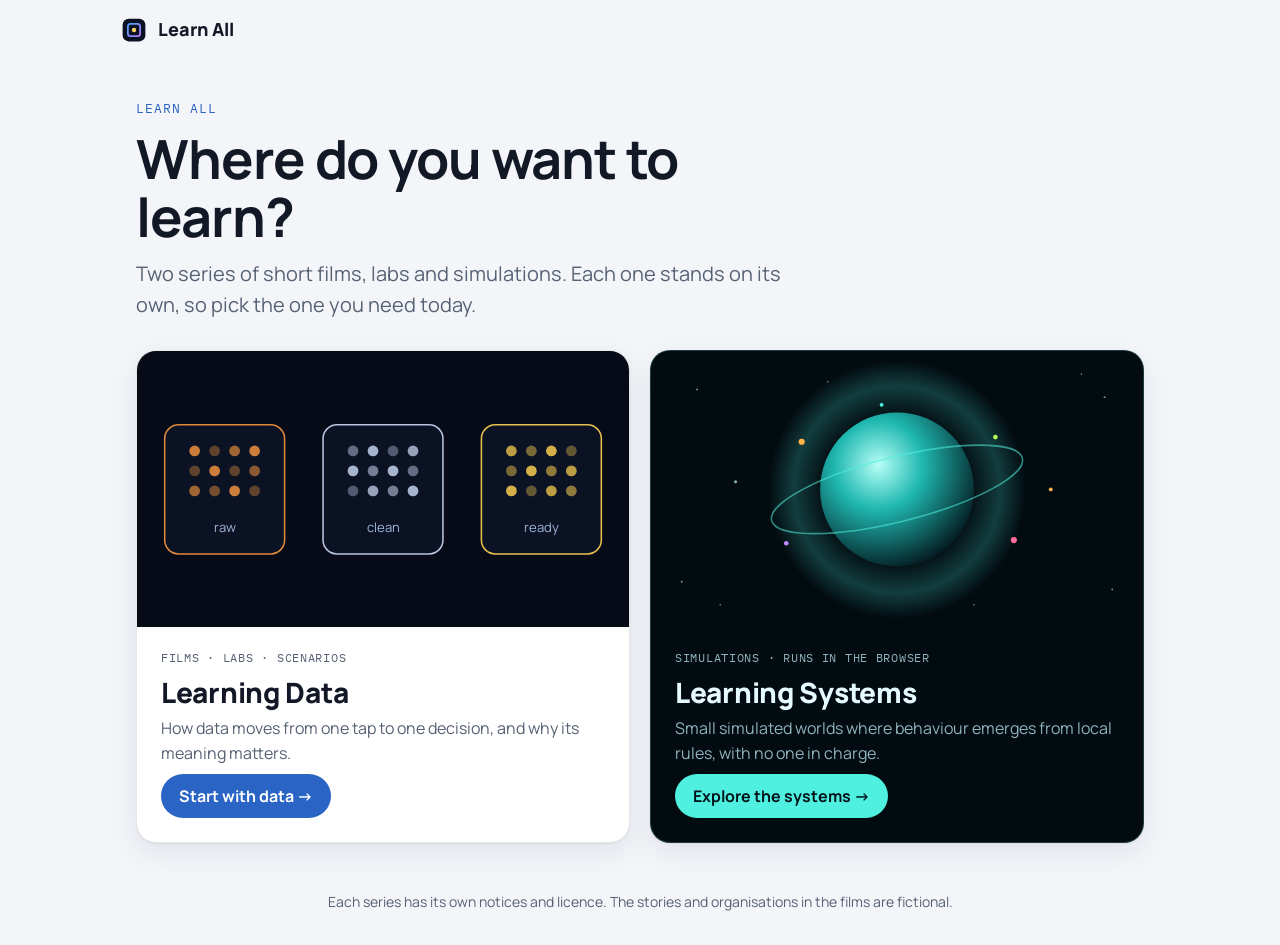
==== site/index.html @ e5b64b1c "Add the Learn All landing page A one-page start for the two series, Learning Data and Learning Syste" ====
<!doctype html>
<html lang="en">
<head>
<meta charset="utf-8">
<meta name="viewport" content="width=device-width, initial-scale=1, viewport-fit=cover">
<title>Learn All · Where do you want to learn?</title>
<meta name="description" content="Two series of short films, labs and simulations. Learning Data shows how data moves and keeps its meaning. Learning Systems shows how living systems organise themselves.">
<meta property="og:title" content="Learn All"><meta property="og:description" content="Pick a path: Learning Data or Learning Systems.">
<link rel="icon" href="assets/favicon.svg" type="image/svg+xml">
<link rel="preconnect" href="https://fonts.googleapis.com"><link rel="preconnect" href="https://fonts.gstatic.com" crossorigin>
<link href="https://fonts.googleapis.com/css2?family=Manrope:wght@500;600;700;800&family=IBM+Plex+Mono:wght@500&display=swap" rel="stylesheet">
<style>
/* Colours come from the two series: Learning Data's blue on light or dark panels,
   and Learning Systems' deep sea with a teal glow. */
:root{--bg:#f3f5f9;--fg:#121826;--muted:#566174;--card:#fff;--line:rgba(15,25,45,.1);--accent:#2a64c4;--on-accent:#fff;--stage:#070b17;
  --shadow:0 1px 2px rgba(15,25,45,.06),0 10px 30px rgba(15,25,45,.08);--mono:"IBM Plex Mono",Menlo,Consolas,monospace;color-scheme:light dark}
@media (prefers-color-scheme:dark){:root:not([data-theme="light"]){--bg:#060910;--fg:#eef3fb;--muted:#9aa6b8;--card:#0e1422;--line:rgba(255,255,255,.1);--accent:#6aa8ff;--on-accent:#06101f;
  --shadow:0 1px 2px rgba(0,0,0,.3),0 10px 30px rgba(0,0,0,.35)}}
:root[data-theme="dark"]{--bg:#060910;--fg:#eef3fb;--muted:#9aa6b8;--card:#0e1422;--line:rgba(255,255,255,.1);--accent:#6aa8ff;--on-accent:#06101f;
  --shadow:0 1px 2px rgba(0,0,0,.3),0 10px 30px rgba(0,0,0,.35)}
*{box-sizing:border-box}
body{margin:0;min-height:100vh;display:flex;flex-direction:column;background:var(--bg);color:var(--fg);font-family:Manrope,system-ui,-apple-system,"Segoe UI",sans-serif;line-height:1.55;overflow-x:hidden}
.top{padding:16px}
.top-in{max-width:1040px;margin:0 auto}
.brand{display:inline-flex;align-items:center;gap:10px;font-size:18px;font-weight:800;color:var(--fg);text-decoration:none}
.brand img{width:28px;height:28px}
.brand:focus-visible{outline:3px solid var(--accent);outline-offset:4px;border-radius:6px}
main{flex:1;width:100%;max-width:1040px;margin:0 auto;padding:12px 16px 40px}
.hero{padding:20px 0 30px}
.eyebrow{margin:0 0 10px;font-family:var(--mono);font-size:13px;letter-spacing:.08em;text-transform:uppercase;color:var(--accent)}
h1{margin:0 0 12px;font-size:clamp(30px,5.5vw,54px);line-height:1.08;letter-spacing:-.02em;max-width:18ch}
.lead{margin:0;max-width:56ch;font-size:clamp(17px,2vw,20px);color:var(--muted)}
.paths{display:grid;grid-template-columns:repeat(auto-fit,minmax(min(100%,420px),1fr));gap:20px}
.path{display:flex;flex-direction:column;overflow:hidden;border-radius:20px;border:1px solid var(--line);background:var(--card);box-shadow:var(--shadow);color:var(--fg);text-decoration:none;transition:transform .2s,box-shadow .2s,border-color .2s}
.path:hover{transform:translateY(-3px);border-color:var(--accent);box-shadow:0 18px 44px rgba(0,0,0,.22)}
.path:focus-visible{outline:3px solid var(--accent);outline-offset:4px}
.art{display:block;aspect-ratio:16/9;background:var(--stage)}
.art svg{display:block;width:100%;height:100%}
.body{display:flex;flex:1;flex-direction:column;align-items:flex-start;gap:8px;padding:22px 24px 24px}
.tag{font-family:var(--mono);font-size:12px;letter-spacing:.06em;text-transform:uppercase;color:var(--muted)}
.name{font-size:28px;font-weight:800;letter-spacing:-.01em;line-height:1.15}
.desc{font-size:16px;color:var(--muted)}
.go{display:inline-flex;margin-top:auto;padding:10px 18px;border-radius:999px;background:var(--accent);color:var(--on-accent);font-weight:700}
.systems{background:#020b10;color:#e6fbff;border-color:rgba(120,230,240,.22)}
.systems .art{background:#020b10}
.systems .tag,.systems .desc{color:#8fb3bd}
.systems .go{background:#4ff0e0;color:#02131a}
.systems:hover{border-color:#4ff0e0}
.systems:focus-visible{outline-color:#4ff0e0}
.halo{animation:breathe 6s ease-in-out infinite}
.flow{stroke-dasharray:10 12;animation:flow 2.4s linear infinite}
@keyframes breathe{50%{opacity:.45}}
@keyframes flow{to{stroke-dashoffset:-44}}
@media (prefers-reduced-motion:reduce){.path,.path:hover{transition:none;transform:none}.halo,.flow{animation:none}}
footer{padding:8px 16px 32px;text-align:center;font-size:14px;color:var(--muted)}
footer p{max-width:70ch;margin:0 auto}
</style>
</head>
<body>
<header class="top"><div class="top-in"><a class="brand" href="./"><img src="assets/favicon.svg" alt="" width="28" height="28"><span>Learn All</span></a></div></header>
<main>
<section class="hero">
<p class="eyebrow">Learn All</p>
<h1>Where do you want to learn?</h1>
<p class="lead">Two series of short films, labs and simulations. Each one stands on its own, so pick the one you need today.</p>
</section>
<nav class="paths" aria-label="Choose a series">
<a class="path data" href="https://data.learn-all.org/">
<span class="art" aria-hidden="true">
<svg viewBox="0 0 640 360">
<defs>
<linearGradient id="dflow" x1="0" x2="1" y1="0" y2="0"><stop offset="0" stop-color="#e0893b"/><stop offset=".5" stop-color="#8fb0ff"/><stop offset="1" stop-color="#e8c04b"/></linearGradient>
<filter id="dglow" x="-20%" y="-50%" width="140%" height="200%"><feGaussianBlur stdDeviation="3" result="b"/><feMerge><feMergeNode in="b"/><feMergeNode in="SourceGraphic"/></feMerge></filter>
</defs>
<rect x="36" y="96" width="156" height="168" rx="18" fill="#0b1224" stroke="#e0893b" stroke-width="2"/>
<rect x="242" y="96" width="156" height="168" rx="18" fill="#0b1224" stroke="#b9c6e0" stroke-width="2"/>
<rect x="448" y="96" width="156" height="168" rx="18" fill="#0b1224" stroke="#e8c04b" stroke-width="2"/>
<path class="flow" d="M192 180H242M398 180H448" fill="none" stroke="url(#dflow)" stroke-width="3" filter="url(#dglow)"/>
<g fill="#e0893b">
<circle cx="75" cy="130" r="7" opacity=".9"/><circle cx="101" cy="130" r="7" opacity=".4"/><circle cx="127" cy="130" r="7" opacity=".7"/><circle cx="153" cy="130" r="7" opacity=".9"/>
<circle cx="75" cy="156" r="7" opacity=".4"/><circle cx="101" cy="156" r="7" opacity=".9"/><circle cx="127" cy="156" r="7" opacity=".4"/><circle cx="153" cy="156" r="7" opacity=".6"/>
<circle cx="75" cy="182" r="7" opacity=".7"/><circle cx="101" cy="182" r="7" opacity=".5"/><circle cx="127" cy="182" r="7" opacity=".9"/><circle cx="153" cy="182" r="7" opacity=".4"/>
</g>
<g fill="#b9c6e0">
<circle cx="281" cy="130" r="7" opacity=".5"/><circle cx="307" cy="130" r="7" opacity=".9"/><circle cx="333" cy="130" r="7" opacity=".4"/><circle cx="359" cy="130" r="7" opacity=".8"/>
<circle cx="281" cy="156" r="7" opacity=".9"/><circle cx="307" cy="156" r="7" opacity=".6"/><circle cx="333" cy="156" r="7" opacity=".9"/><circle cx="359" cy="156" r="7" opacity=".5"/>
<circle cx="281" cy="182" r="7" opacity=".4"/><circle cx="307" cy="182" r="7" opacity=".8"/><circle cx="333" cy="182" r="7" opacity=".6"/><circle cx="359" cy="182" r="7" opacity=".9"/>
</g>
<g fill="#e8c04b">
<circle cx="487" cy="130" r="7" opacity=".8"/><circle cx="513" cy="130" r="7" opacity=".5"/><circle cx="539" cy="130" r="7" opacity=".9"/><circle cx="565" cy="130" r="7" opacity=".4"/>
<circle cx="487" cy="156" r="7" opacity=".5"/><circle cx="513" cy="156" r="7" opacity=".9"/><circle cx="539" cy="156" r="7" opacity=".6"/><circle cx="565" cy="156" r="7" opacity=".8"/>
<circle cx="487" cy="182" r="7" opacity=".9"/><circle cx="513" cy="182" r="7" opacity=".4"/><circle cx="539" cy="182" r="7" opacity=".8"/><circle cx="565" cy="182" r="7" opacity=".6"/>
</g>
<g fill="#9fb4d6" font-family="Manrope,sans-serif" font-size="17" text-anchor="middle">
<text x="114" y="236">raw</text><text x="320" y="236">clean</text><text x="526" y="236">ready</text>
</g>
</svg>
</span>
<span class="body">
<span class="tag">Films · Labs · Scenarios</span>
<strong class="name">Learning Data</strong>
<span class="desc">How data moves from one tap to one decision, and why its meaning matters.</span>
<span class="go">Start with data →</span>
</span>
</a>
<a class="path systems" href="https://systems.learn-all.org/">
<span class="art" aria-hidden="true">
<svg viewBox="0 0 640 360">
<defs>
<radialGradient id="sphere" cx=".38" cy=".34" r=".72"><stop offset="0" stop-color="#b6fff7"/><stop offset=".4" stop-color="#1fb8b0"/><stop offset="1" stop-color="#03141b"/></radialGradient>
<radialGradient id="halo"><stop offset=".55" stop-color="#4ff0e0" stop-opacity="0"/><stop offset=".8" stop-color="#4ff0e0" stop-opacity=".22"/><stop offset="1" stop-color="#4ff0e0" stop-opacity="0"/></radialGradient>
</defs>
<g fill="#e6fbff" opacity=".6">
<circle cx="60" cy="50" r="1.2"/><circle cx="590" cy="60" r="1.2"/><circle cx="40" cy="300" r="1.2"/><circle cx="600" cy="310" r="1.2"/><circle cx="560" cy="30" r="1"/><circle cx="90" cy="330" r="1"/><circle cx="230" cy="40" r="1"/><circle cx="420" cy="330" r="1"/>
</g>
<circle class="halo" cx="320" cy="180" r="168" fill="url(#halo)"/>
<circle cx="320" cy="180" r="100" fill="url(#sphere)"/>
<ellipse cx="320" cy="180" rx="168" ry="42" transform="rotate(-14 320 180)" fill="none" stroke="#4ff0e0" stroke-opacity=".55" stroke-width="2"/>
<circle cx="196" cy="118" r="4" fill="#ffb547"/><circle cx="448" cy="112" r="3" fill="#b4ff5a"/><circle cx="472" cy="246" r="4" fill="#ff6b9a"/><circle cx="176" cy="250" r="3" fill="#c08bff"/><circle cx="300" cy="70" r="2.5" fill="#4ff0e0"/><circle cx="520" cy="180" r="2.5" fill="#ffb547"/><circle cx="110" cy="170" r="2" fill="#8fb3bd"/>
</svg>
</span>
<span class="body">
<span class="tag">Simulations · Runs in the browser</span>
<strong class="name">Learning Systems</strong>
<span class="desc">Small simulated worlds where behaviour emerges from local rules, with no one in charge.</span>
<span class="go">Explore the systems →</span>
</span>
</a>
</nav>
</main>
<footer><p>Each series has its own notices and licence. The stories and organisations in the films are fictional.</p></footer>
</body>
</html>
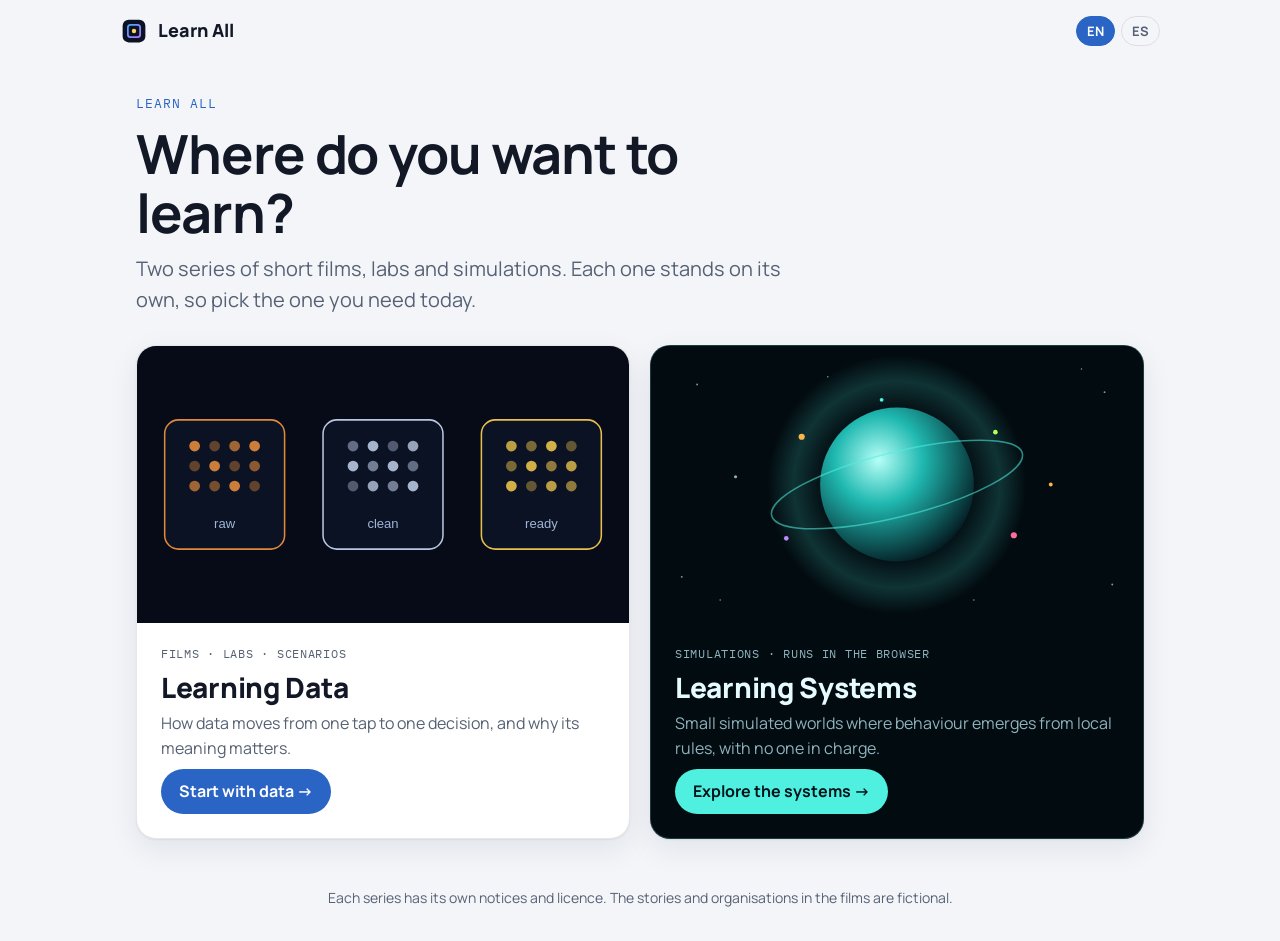
==== commit 1263cfb1: "Add the big-screen note and the Spanish landing page Phones see a note that a big screen gives a bet" ====
--- a/site/index.html
+++ b/site/index.html
@@ -6,96 +6,27 @@
 <title>Learn All · Where do you want to learn?</title>
 <meta name="description" content="Two series of short films, labs and simulations. Learning Data shows how data moves and keeps its meaning. Learning Systems shows how living systems organise themselves.">
 <meta property="og:title" content="Learn All"><meta property="og:description" content="Pick a path: Learning Data or Learning Systems.">
+<link rel="alternate" hreflang="en" href="https://learn-all.org/"><link rel="alternate" hreflang="es" href="https://learn-all.org/es/">
 <link rel="icon" href="assets/favicon.svg" type="image/svg+xml">
 <link rel="preconnect" href="https://fonts.googleapis.com"><link rel="preconnect" href="https://fonts.gstatic.com" crossorigin>
 <link href="https://fonts.googleapis.com/css2?family=Manrope:wght@500;600;700;800&family=IBM+Plex+Mono:wght@500&display=swap" rel="stylesheet">
-<style>
-/* Colours come from the two series: Learning Data's blue on light or dark panels,
-   and Learning Systems' deep sea with a teal glow. */
-:root{--bg:#f3f5f9;--fg:#121826;--muted:#566174;--card:#fff;--line:rgba(15,25,45,.1);--accent:#2a64c4;--on-accent:#fff;--stage:#070b17;
-  --shadow:0 1px 2px rgba(15,25,45,.06),0 10px 30px rgba(15,25,45,.08);--mono:"IBM Plex Mono",Menlo,Consolas,monospace;color-scheme:light dark}
-@media (prefers-color-scheme:dark){:root:not([data-theme="light"]){--bg:#060910;--fg:#eef3fb;--muted:#9aa6b8;--card:#0e1422;--line:rgba(255,255,255,.1);--accent:#6aa8ff;--on-accent:#06101f;
-  --shadow:0 1px 2px rgba(0,0,0,.3),0 10px 30px rgba(0,0,0,.35)}}
-:root[data-theme="dark"]{--bg:#060910;--fg:#eef3fb;--muted:#9aa6b8;--card:#0e1422;--line:rgba(255,255,255,.1);--accent:#6aa8ff;--on-accent:#06101f;
-  --shadow:0 1px 2px rgba(0,0,0,.3),0 10px 30px rgba(0,0,0,.35)}
-*{box-sizing:border-box}
-body{margin:0;min-height:100vh;display:flex;flex-direction:column;background:var(--bg);color:var(--fg);font-family:Manrope,system-ui,-apple-system,"Segoe UI",sans-serif;line-height:1.55;overflow-x:hidden}
-.top{padding:16px}
-.top-in{max-width:1040px;margin:0 auto}
-.brand{display:inline-flex;align-items:center;gap:10px;font-size:18px;font-weight:800;color:var(--fg);text-decoration:none}
-.brand img{width:28px;height:28px}
-.brand:focus-visible{outline:3px solid var(--accent);outline-offset:4px;border-radius:6px}
-main{flex:1;width:100%;max-width:1040px;margin:0 auto;padding:12px 16px 40px}
-.hero{padding:20px 0 30px}
-.eyebrow{margin:0 0 10px;font-family:var(--mono);font-size:13px;letter-spacing:.08em;text-transform:uppercase;color:var(--accent)}
-h1{margin:0 0 12px;font-size:clamp(30px,5.5vw,54px);line-height:1.08;letter-spacing:-.02em;max-width:18ch}
-.lead{margin:0;max-width:56ch;font-size:clamp(17px,2vw,20px);color:var(--muted)}
-.paths{display:grid;grid-template-columns:repeat(auto-fit,minmax(min(100%,420px),1fr));gap:20px}
-.path{display:flex;flex-direction:column;overflow:hidden;border-radius:20px;border:1px solid var(--line);background:var(--card);box-shadow:var(--shadow);color:var(--fg);text-decoration:none;transition:transform .2s,box-shadow .2s,border-color .2s}
-.path:hover{transform:translateY(-3px);border-color:var(--accent);box-shadow:0 18px 44px rgba(0,0,0,.22)}
-.path:focus-visible{outline:3px solid var(--accent);outline-offset:4px}
-.art{display:block;aspect-ratio:16/9;background:var(--stage)}
-.art svg{display:block;width:100%;height:100%}
-.body{display:flex;flex:1;flex-direction:column;align-items:flex-start;gap:8px;padding:22px 24px 24px}
-.tag{font-family:var(--mono);font-size:12px;letter-spacing:.06em;text-transform:uppercase;color:var(--muted)}
-.name{font-size:28px;font-weight:800;letter-spacing:-.01em;line-height:1.15}
-.desc{font-size:16px;color:var(--muted)}
-.go{display:inline-flex;margin-top:auto;padding:10px 18px;border-radius:999px;background:var(--accent);color:var(--on-accent);font-weight:700}
-.systems{background:#020b10;color:#e6fbff;border-color:rgba(120,230,240,.22)}
-.systems .art{background:#020b10}
-.systems .tag,.systems .desc{color:#8fb3bd}
-.systems .go{background:#4ff0e0;color:#02131a}
-.systems:hover{border-color:#4ff0e0}
-.systems:focus-visible{outline-color:#4ff0e0}
-.halo{animation:breathe 6s ease-in-out infinite}
-.flow{stroke-dasharray:10 12;animation:flow 2.4s linear infinite}
-@keyframes breathe{50%{opacity:.45}}
-@keyframes flow{to{stroke-dashoffset:-44}}
-@media (prefers-reduced-motion:reduce){.path,.path:hover{transition:none;transform:none}.halo,.flow{animation:none}}
-footer{padding:8px 16px 32px;text-align:center;font-size:14px;color:var(--muted)}
-footer p{max-width:70ch;margin:0 auto}
-</style>
+<link rel="stylesheet" href="assets/portal.css">
 </head>
 <body>
-<header class="top"><div class="top-in"><a class="brand" href="./"><img src="assets/favicon.svg" alt="" width="28" height="28"><span>Learn All</span></a></div></header>
+<header class="top"><div class="top-in"><a class="brand" href="./"><img src="assets/favicon.svg" alt="" width="28" height="28"><span>Learn All</span></a><span class="lang" role="group" aria-label="Language"><a href="./" aria-current="true" lang="en" hreflang="en">EN</a><a href="es/" lang="es" hreflang="es">ES</a></span></div></header>
 <main>
+<aside class="big-screen" aria-label="Tip" data-big-screen>
+<p>For a better experience, use a big screen. On a phone, some interactive parts may be hidden.</p>
+<button type="button">Got it</button>
+</aside>
 <section class="hero">
 <p class="eyebrow">Learn All</p>
-<h1>Where do you want to learn?</h1>
+<h1 tabindex="-1">Where do you want to learn?</h1>
 <p class="lead">Two series of short films, labs and simulations. Each one stands on its own, so pick the one you need today.</p>
 </section>
 <nav class="paths" aria-label="Choose a series">
 <a class="path data" href="https://data.learn-all.org/">
-<span class="art" aria-hidden="true">
-<svg viewBox="0 0 640 360">
-<defs>
-<linearGradient id="dflow" x1="0" x2="1" y1="0" y2="0"><stop offset="0" stop-color="#e0893b"/><stop offset=".5" stop-color="#8fb0ff"/><stop offset="1" stop-color="#e8c04b"/></linearGradient>
-<filter id="dglow" x="-20%" y="-50%" width="140%" height="200%"><feGaussianBlur stdDeviation="3" result="b"/><feMerge><feMergeNode in="b"/><feMergeNode in="SourceGraphic"/></feMerge></filter>
-</defs>
-<rect x="36" y="96" width="156" height="168" rx="18" fill="#0b1224" stroke="#e0893b" stroke-width="2"/>
-<rect x="242" y="96" width="156" height="168" rx="18" fill="#0b1224" stroke="#b9c6e0" stroke-width="2"/>
-<rect x="448" y="96" width="156" height="168" rx="18" fill="#0b1224" stroke="#e8c04b" stroke-width="2"/>
-<path class="flow" d="M192 180H242M398 180H448" fill="none" stroke="url(#dflow)" stroke-width="3" filter="url(#dglow)"/>
-<g fill="#e0893b">
-<circle cx="75" cy="130" r="7" opacity=".9"/><circle cx="101" cy="130" r="7" opacity=".4"/><circle cx="127" cy="130" r="7" opacity=".7"/><circle cx="153" cy="130" r="7" opacity=".9"/>
-<circle cx="75" cy="156" r="7" opacity=".4"/><circle cx="101" cy="156" r="7" opacity=".9"/><circle cx="127" cy="156" r="7" opacity=".4"/><circle cx="153" cy="156" r="7" opacity=".6"/>
-<circle cx="75" cy="182" r="7" opacity=".7"/><circle cx="101" cy="182" r="7" opacity=".5"/><circle cx="127" cy="182" r="7" opacity=".9"/><circle cx="153" cy="182" r="7" opacity=".4"/>
-</g>
-<g fill="#b9c6e0">
-<circle cx="281" cy="130" r="7" opacity=".5"/><circle cx="307" cy="130" r="7" opacity=".9"/><circle cx="333" cy="130" r="7" opacity=".4"/><circle cx="359" cy="130" r="7" opacity=".8"/>
-<circle cx="281" cy="156" r="7" opacity=".9"/><circle cx="307" cy="156" r="7" opacity=".6"/><circle cx="333" cy="156" r="7" opacity=".9"/><circle cx="359" cy="156" r="7" opacity=".5"/>
-<circle cx="281" cy="182" r="7" opacity=".4"/><circle cx="307" cy="182" r="7" opacity=".8"/><circle cx="333" cy="182" r="7" opacity=".6"/><circle cx="359" cy="182" r="7" opacity=".9"/>
-</g>
-<g fill="#e8c04b">
-<circle cx="487" cy="130" r="7" opacity=".8"/><circle cx="513" cy="130" r="7" opacity=".5"/><circle cx="539" cy="130" r="7" opacity=".9"/><circle cx="565" cy="130" r="7" opacity=".4"/>
-<circle cx="487" cy="156" r="7" opacity=".5"/><circle cx="513" cy="156" r="7" opacity=".9"/><circle cx="539" cy="156" r="7" opacity=".6"/><circle cx="565" cy="156" r="7" opacity=".8"/>
-<circle cx="487" cy="182" r="7" opacity=".9"/><circle cx="513" cy="182" r="7" opacity=".4"/><circle cx="539" cy="182" r="7" opacity=".8"/><circle cx="565" cy="182" r="7" opacity=".6"/>
-</g>
-<g fill="#9fb4d6" font-family="Manrope,sans-serif" font-size="17" text-anchor="middle">
-<text x="114" y="236">raw</text><text x="320" y="236">clean</text><text x="526" y="236">ready</text>
-</g>
-</svg>
-</span>
+<span class="art" aria-hidden="true"><img src="assets/art-data.svg" alt="" width="640" height="360"></span>
 <span class="body">
 <span class="tag">Films · Labs · Scenarios</span>
 <strong class="name">Learning Data</strong>
@@ -104,21 +35,7 @@
 </span>
 </a>
 <a class="path systems" href="https://systems.learn-all.org/">
-<span class="art" aria-hidden="true">
-<svg viewBox="0 0 640 360">
-<defs>
-<radialGradient id="sphere" cx=".38" cy=".34" r=".72"><stop offset="0" stop-color="#b6fff7"/><stop offset=".4" stop-color="#1fb8b0"/><stop offset="1" stop-color="#03141b"/></radialGradient>
-<radialGradient id="halo"><stop offset=".55" stop-color="#4ff0e0" stop-opacity="0"/><stop offset=".8" stop-color="#4ff0e0" stop-opacity=".22"/><stop offset="1" stop-color="#4ff0e0" stop-opacity="0"/></radialGradient>
-</defs>
-<g fill="#e6fbff" opacity=".6">
-<circle cx="60" cy="50" r="1.2"/><circle cx="590" cy="60" r="1.2"/><circle cx="40" cy="300" r="1.2"/><circle cx="600" cy="310" r="1.2"/><circle cx="560" cy="30" r="1"/><circle cx="90" cy="330" r="1"/><circle cx="230" cy="40" r="1"/><circle cx="420" cy="330" r="1"/>
-</g>
-<circle class="halo" cx="320" cy="180" r="168" fill="url(#halo)"/>
-<circle cx="320" cy="180" r="100" fill="url(#sphere)"/>
-<ellipse cx="320" cy="180" rx="168" ry="42" transform="rotate(-14 320 180)" fill="none" stroke="#4ff0e0" stroke-opacity=".55" stroke-width="2"/>
-<circle cx="196" cy="118" r="4" fill="#ffb547"/><circle cx="448" cy="112" r="3" fill="#b4ff5a"/><circle cx="472" cy="246" r="4" fill="#ff6b9a"/><circle cx="176" cy="250" r="3" fill="#c08bff"/><circle cx="300" cy="70" r="2.5" fill="#4ff0e0"/><circle cx="520" cy="180" r="2.5" fill="#ffb547"/><circle cx="110" cy="170" r="2" fill="#8fb3bd"/>
-</svg>
-</span>
+<span class="art" aria-hidden="true"><img src="assets/art-systems.svg" alt="" width="640" height="360"></span>
 <span class="body">
 <span class="tag">Simulations · Runs in the browser</span>
 <strong class="name">Learning Systems</strong>
@@ -129,5 +46,6 @@
 </nav>
 </main>
 <footer><p>Each series has its own notices and licence. The stories and organisations in the films are fictional.</p></footer>
+<script src="assets/portal.js" defer></script>
 </body>
 </html>
--- a/site/assets/portal.css
+++ b/site/assets/portal.css
@@ -0,0 +1,52 @@
+/* Colours come from the two series: Learning Data's blue on light or dark panels,
+   and Learning Systems' deep sea with a teal glow. Dark mode follows the visitor's
+   device setting, and a data-theme="dark" or "light" attribute on <html> overrides it. */
+:root{--bg:#f3f5f9;--fg:#121826;--muted:#566174;--card:#fff;--line:rgba(15,25,45,.1);--accent:#2a64c4;--on-accent:#fff;--stage:#070b17;
+  --shadow:0 1px 2px rgba(15,25,45,.06),0 10px 30px rgba(15,25,45,.08);--mono:"IBM Plex Mono",Menlo,Consolas,monospace;color-scheme:light dark}
+@media (prefers-color-scheme:dark){:root:not([data-theme="light"]){--bg:#060910;--fg:#eef3fb;--muted:#9aa6b8;--card:#0e1422;--line:rgba(255,255,255,.1);--accent:#6aa8ff;--on-accent:#06101f;
+  --shadow:0 1px 2px rgba(0,0,0,.3),0 10px 30px rgba(0,0,0,.35)}}
+:root[data-theme="dark"]{--bg:#060910;--fg:#eef3fb;--muted:#9aa6b8;--card:#0e1422;--line:rgba(255,255,255,.1);--accent:#6aa8ff;--on-accent:#06101f;
+  --shadow:0 1px 2px rgba(0,0,0,.3),0 10px 30px rgba(0,0,0,.35)}
+[hidden]{display:none!important}
+*{box-sizing:border-box}
+body{margin:0;min-height:100vh;display:flex;flex-direction:column;background:var(--bg);color:var(--fg);font-family:Manrope,system-ui,-apple-system,"Segoe UI",sans-serif;line-height:1.55;overflow-x:hidden}
+.top{padding:16px}
+.top-in{display:flex;align-items:center;max-width:1040px;margin:0 auto}
+.brand{display:inline-flex;align-items:center;gap:10px;font-size:18px;font-weight:800;color:var(--fg);text-decoration:none}
+.brand img{width:28px;height:28px}
+.brand:focus-visible,.lang a:focus-visible{outline:3px solid var(--accent);outline-offset:4px;border-radius:6px}
+.lang{display:inline-flex;gap:6px;margin-left:auto;font-size:13px}
+.lang a{padding:4px 10px;border-radius:999px;border:1px solid var(--line);color:var(--muted);font-weight:700;text-decoration:none}
+.lang a[aria-current="true"]{background:var(--accent);border-color:var(--accent);color:var(--on-accent)}
+main{flex:1;width:100%;max-width:1040px;margin:0 auto;padding:12px 16px 40px}
+.big-screen{display:none;flex-wrap:wrap;align-items:center;justify-content:space-between;gap:12px;margin:0 0 20px;padding:14px 16px;border-radius:14px;background:var(--card);border:1px solid var(--line);border-left:4px solid var(--accent);box-shadow:var(--shadow);font-size:15px}
+.big-screen p{margin:0;flex:1 1 220px}
+.big-screen button{flex:none;padding:8px 16px;border-radius:999px;border:1px solid var(--accent);background:var(--accent);color:var(--on-accent);font:inherit;font-weight:700;cursor:pointer}
+.big-screen button:focus-visible{outline:3px solid var(--accent);outline-offset:3px}
+/* Phones, and short landscape screens, get the note. Big screens do not. */
+@media (max-width:760px),(max-height:500px){.big-screen{display:flex}}
+.hero{padding:20px 0 30px}
+.eyebrow{margin:0 0 10px;font-family:var(--mono);font-size:13px;letter-spacing:.08em;text-transform:uppercase;color:var(--accent)}
+h1{margin:0 0 12px;font-size:clamp(30px,5.5vw,54px);line-height:1.08;letter-spacing:-.02em;max-width:18ch}
+h1:focus{outline:none}
+.lead{margin:0;max-width:56ch;font-size:clamp(17px,2vw,20px);color:var(--muted)}
+.paths{display:grid;grid-template-columns:repeat(auto-fit,minmax(min(100%,420px),1fr));gap:20px}
+.path{display:flex;flex-direction:column;overflow:hidden;border-radius:20px;border:1px solid var(--line);background:var(--card);box-shadow:var(--shadow);color:var(--fg);text-decoration:none;transition:transform .2s,box-shadow .2s,border-color .2s}
+.path:hover{transform:translateY(-3px);border-color:var(--accent);box-shadow:0 18px 44px rgba(0,0,0,.22)}
+.path:focus-visible{outline:3px solid var(--accent);outline-offset:4px}
+.art{display:block;aspect-ratio:16/9;background:var(--stage)}
+.art img{display:block;width:100%;height:100%}
+.body{display:flex;flex:1;flex-direction:column;align-items:flex-start;gap:8px;padding:22px 24px 24px}
+.tag{font-family:var(--mono);font-size:12px;letter-spacing:.06em;text-transform:uppercase;color:var(--muted)}
+.name{font-size:28px;font-weight:800;letter-spacing:-.01em;line-height:1.15}
+.desc{font-size:16px;color:var(--muted)}
+.go{display:inline-flex;margin-top:auto;padding:10px 18px;border-radius:999px;background:var(--accent);color:var(--on-accent);font-weight:700}
+.systems{background:#020b10;color:#e6fbff;border-color:rgba(120,230,240,.22)}
+.systems .art{background:#020b10}
+.systems .tag,.systems .desc{color:#8fb3bd}
+.systems .go{background:#4ff0e0;color:#02131a}
+.systems:hover{border-color:#4ff0e0}
+.systems:focus-visible{outline-color:#4ff0e0}
+@media (prefers-reduced-motion:reduce){.path,.path:hover{transition:none;transform:none}}
+footer{padding:8px 16px 32px;text-align:center;font-size:14px;color:var(--muted)}
+footer p{max-width:70ch;margin:0 auto}
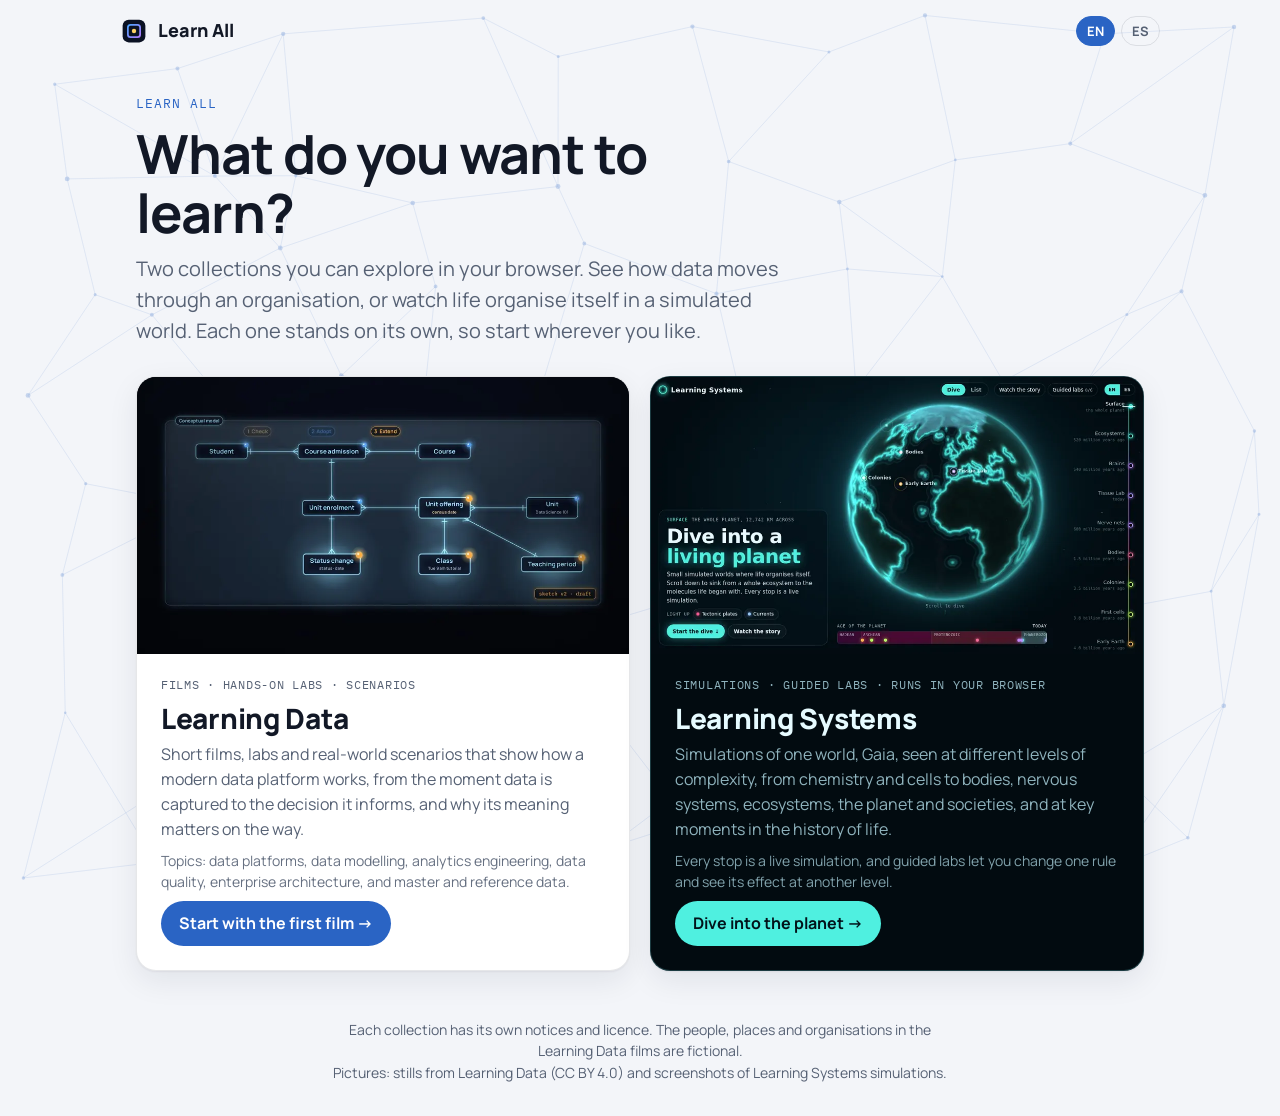
==== commit 5ddfdb98: "Rewrite landing copy, add rotating real pictures and neural-network background Co-authored-by: roanb" ====
--- a/site/index.html
+++ b/site/index.html
@@ -3,9 +3,9 @@
 <head>
 <meta charset="utf-8">
 <meta name="viewport" content="width=device-width, initial-scale=1, viewport-fit=cover">
-<title>Learn All · Where do you want to learn?</title>
-<meta name="description" content="Two series of short films, labs and simulations. Learning Data shows how data moves and keeps its meaning. Learning Systems shows how living systems organise themselves.">
-<meta property="og:title" content="Learn All"><meta property="og:description" content="Pick a path: Learning Data or Learning Systems.">
+<title>Learn All · Choose a learning path</title>
+<meta name="description" content="Two collections you can explore in your browser. Learning Data: short films, labs and scenarios on how a data platform works. Learning Systems: simulations of one living world, Gaia, from chemistry and cells to brains, ecosystems and societies.">
+<meta property="og:title" content="Learn All"><meta property="og:description" content="What do you want to learn? Choose Learning Data or Learning Systems.">
 <link rel="alternate" hreflang="en" href="https://learn-all.org/"><link rel="alternate" hreflang="es" href="https://learn-all.org/es/">
 <link rel="icon" href="assets/favicon.svg" type="image/svg+xml">
 <link rel="preconnect" href="https://fonts.googleapis.com"><link rel="preconnect" href="https://fonts.gstatic.com" crossorigin>
@@ -13,6 +13,7 @@
 <link rel="stylesheet" href="assets/portal.css">
 </head>
 <body>
+<canvas class="neural-bg" aria-hidden="true" data-neural-bg></canvas>
 <header class="top"><div class="top-in"><a class="brand" href="./"><img src="assets/favicon.svg" alt="" width="28" height="28"><span>Learn All</span></a><span class="lang" role="group" aria-label="Language"><a href="./" aria-current="true" lang="en" hreflang="en">EN</a><a href="es/" lang="es" hreflang="es">ES</a></span></div></header>
 <main>
 <aside class="big-screen" aria-label="Tip" data-big-screen>
@@ -21,31 +22,44 @@
 </aside>
 <section class="hero">
 <p class="eyebrow">Learn All</p>
-<h1 tabindex="-1">Where do you want to learn?</h1>
-<p class="lead">Two series of short films, labs and simulations. Each one stands on its own, so pick the one you need today.</p>
+<h1 tabindex="-1">What do you want to learn?</h1>
+<p class="lead">Two collections you can explore in your browser. See how data moves through an organisation, or watch life organise itself in a simulated world. Each one stands on its own, so start wherever you like.</p>
 </section>
-<nav class="paths" aria-label="Choose a series">
-<a class="path data" href="https://data.learn-all.org/">
-<span class="art" aria-hidden="true"><img src="assets/art-data.svg" alt="" width="640" height="360"></span>
-<span class="body">
-<span class="tag">Films · Labs · Scenarios</span>
-<strong class="name">Learning Data</strong>
-<span class="desc">How data moves from one tap to one decision, and why its meaning matters.</span>
-<span class="go">Start with data →</span>
-</span>
-</a>
-<a class="path systems" href="https://systems.learn-all.org/">
-<span class="art" aria-hidden="true"><img src="assets/art-systems.svg" alt="" width="640" height="360"></span>
-<span class="body">
-<span class="tag">Simulations · Runs in the browser</span>
-<strong class="name">Learning Systems</strong>
-<span class="desc">Small simulated worlds where behaviour emerges from local rules, with no one in charge.</span>
-<span class="go">Explore the systems →</span>
-</span>
-</a>
+<nav class="paths" aria-label="Choose a learning path">
+<article class="path data">
+<div class="art" role="group" aria-label="Pictures from Learning Data" data-rotate>
+<img class="is-on" src="assets/img/data/sharper-sketch.webp" alt="A Sharper Sketch: a glowing conceptual model linking Student, Course admission, Course, Unit enrolment, Unit offering and Class." width="960" height="540" decoding="async">
+<img src="assets/img/data/too-good-to-be-true.webp" alt="Too good to be true: three versions of the same admissions dashboard at Tuesday 10:05, with and without data quality checks." width="960" height="540" decoding="async" loading="lazy">
+<img src="assets/img/data/whats-in-a-word.webp" alt="From words to data: a child and an adult look at the same bird on a branch, with the words “this one”, “here” and “that” shared between them." width="960" height="540" decoding="async" loading="lazy">
+</div>
+<div class="body">
+<p class="tag">Films · Hands-on labs · Scenarios</p>
+<h2 class="name"><a href="https://data.learn-all.org/">Learning Data</a></h2>
+<p class="desc">Short films, labs and real-world scenarios that show how a modern data platform works, from the moment data is captured to the decision it informs, and why its meaning matters on the way.</p>
+<p class="meta">Topics: data platforms, data modelling, analytics engineering, data quality, enterprise architecture, and master and reference data.</p>
+<span class="go" aria-hidden="true">Start with the first film →</span>
+</div>
+</article>
+<article class="path systems">
+<div class="art" role="group" aria-label="Pictures from Learning Systems" data-rotate>
+<img class="is-on" src="assets/img/systems/planet.webp" alt="The Learning Systems home page: a glowing living planet, labelled with the systems you can dive into, such as Colonies, Bodies, Tissue Lab and Brains." width="960" height="540" decoding="async">
+<img src="assets/img/systems/early-earth-water.webp" alt="World Viewer, Early Earth, water up close: coloured molecules drifting in a teal sea before life began." width="960" height="540" decoding="async" loading="lazy">
+<img src="assets/img/systems/tissue-lab.webp" alt="Tissue Lab: three dishes of brain tissue where neurons wire themselves together with coloured connections." width="960" height="540" decoding="async" loading="lazy">
+</div>
+<div class="body">
+<p class="tag">Simulations · Guided labs · Runs in your browser</p>
+<h2 class="name"><a href="https://systems.learn-all.org/">Learning Systems</a></h2>
+<p class="desc">Simulations of one world, Gaia, seen at different levels of complexity, from chemistry and cells to bodies, nervous systems, ecosystems, the planet and societies, and at key moments in the history of life.</p>
+<p class="meta">Every stop is a live simulation, and guided labs let you change one rule and see its effect at another level.</p>
+<span class="go" aria-hidden="true">Dive into the planet →</span>
+</div>
+</article>
 </nav>
 </main>
-<footer><p>Each series has its own notices and licence. The stories and organisations in the films are fictional.</p></footer>
+<footer>
+<p>Each collection has its own notices and licence. The people, places and organisations in the Learning Data films are fictional.</p>
+<p>Pictures: stills from Learning Data (CC BY 4.0) and screenshots of Learning Systems simulations.</p>
+</footer>
 <script src="assets/portal.js" defer></script>
 </body>
 </html>
--- a/site/assets/portal.css
+++ b/site/assets/portal.css
@@ -2,10 +2,13 @@
    and Learning Systems' deep sea with a teal glow. Dark mode follows the visitor's
    device setting, and a data-theme="dark" or "light" attribute on <html> overrides it. */
 :root{--bg:#f3f5f9;--fg:#121826;--muted:#566174;--card:#fff;--line:rgba(15,25,45,.1);--accent:#2a64c4;--on-accent:#fff;--stage:#070b17;
+  --net:42 100 196;--net-fire:14 150 168;--net-opacity:.5;
   --shadow:0 1px 2px rgba(15,25,45,.06),0 10px 30px rgba(15,25,45,.08);--mono:"IBM Plex Mono",Menlo,Consolas,monospace;color-scheme:light dark}
 @media (prefers-color-scheme:dark){:root:not([data-theme="light"]){--bg:#060910;--fg:#eef3fb;--muted:#9aa6b8;--card:#0e1422;--line:rgba(255,255,255,.1);--accent:#6aa8ff;--on-accent:#06101f;
+  --net:106 168 255;--net-fire:79 240 224;--net-opacity:.5;
   --shadow:0 1px 2px rgba(0,0,0,.3),0 10px 30px rgba(0,0,0,.35)}}
 :root[data-theme="dark"]{--bg:#060910;--fg:#eef3fb;--muted:#9aa6b8;--card:#0e1422;--line:rgba(255,255,255,.1);--accent:#6aa8ff;--on-accent:#06101f;
+  --net:106 168 255;--net-fire:79 240 224;--net-opacity:.5;
   --shadow:0 1px 2px rgba(0,0,0,.3),0 10px 30px rgba(0,0,0,.35)}
 [hidden]{display:none!important}
 *{box-sizing:border-box}
@@ -31,22 +34,33 @@
 h1:focus{outline:none}
 .lead{margin:0;max-width:56ch;font-size:clamp(17px,2vw,20px);color:var(--muted)}
 .paths{display:grid;grid-template-columns:repeat(auto-fit,minmax(min(100%,420px),1fr));gap:20px}
-.path{display:flex;flex-direction:column;overflow:hidden;border-radius:20px;border:1px solid var(--line);background:var(--card);box-shadow:var(--shadow);color:var(--fg);text-decoration:none;transition:transform .2s,box-shadow .2s,border-color .2s}
+.path{position:relative;display:flex;flex-direction:column;overflow:hidden;border-radius:20px;border:1px solid var(--line);background:var(--card);box-shadow:var(--shadow);color:var(--fg);transition:transform .2s,box-shadow .2s,border-color .2s}
 .path:hover{transform:translateY(-3px);border-color:var(--accent);box-shadow:0 18px 44px rgba(0,0,0,.22)}
-.path:focus-visible{outline:3px solid var(--accent);outline-offset:4px}
-.art{display:block;aspect-ratio:16/9;background:var(--stage)}
-.art img{display:block;width:100%;height:100%}
+/* The whole card is clickable: the link in the title stretches over it, so screen readers
+   hear the series name as the link, not every picture's description. */
+.name a{color:inherit;text-decoration:none}
+.name a::after{content:"";position:absolute;inset:0;z-index:2;border-radius:20px}
+.name a:focus{outline:none}
+.name a:focus-visible::after{outline:3px solid var(--accent);outline-offset:4px}
+/* Pictures crossfade; portal.js moves .is-on every few seconds. */
+.art{position:relative;display:block;aspect-ratio:16/9;background:var(--stage);overflow:hidden}
+.art img{position:absolute;inset:0;display:block;width:100%;height:100%;object-fit:cover;opacity:0;transition:opacity .9s ease-in-out}
+.art img.is-on{opacity:1}
 .body{display:flex;flex:1;flex-direction:column;align-items:flex-start;gap:8px;padding:22px 24px 24px}
+.body p{margin:0}
 .tag{font-family:var(--mono);font-size:12px;letter-spacing:.06em;text-transform:uppercase;color:var(--muted)}
-.name{font-size:28px;font-weight:800;letter-spacing:-.01em;line-height:1.15}
+.name{margin:0;font-size:28px;font-weight:800;letter-spacing:-.01em;line-height:1.15}
 .desc{font-size:16px;color:var(--muted)}
+.meta{font-size:14px;color:var(--muted);opacity:.9}
 .go{display:inline-flex;margin-top:auto;padding:10px 18px;border-radius:999px;background:var(--accent);color:var(--on-accent);font-weight:700}
 .systems{background:#020b10;color:#e6fbff;border-color:rgba(120,230,240,.22)}
 .systems .art{background:#020b10}
-.systems .tag,.systems .desc{color:#8fb3bd}
+.systems .tag,.systems .desc,.systems .meta{color:#8fb3bd}
 .systems .go{background:#4ff0e0;color:#02131a}
 .systems:hover{border-color:#4ff0e0}
-.systems:focus-visible{outline-color:#4ff0e0}
-@media (prefers-reduced-motion:reduce){.path,.path:hover{transition:none;transform:none}}
+.systems .name a:focus-visible::after{outline-color:#4ff0e0}
+@media (prefers-reduced-motion:reduce){.path,.path:hover{transition:none;transform:none}.art img{transition:none}}
+/* The neural network behind the page: faint by design, never in the way. */
+.neural-bg{position:fixed;inset:0;z-index:-1;display:block;width:100%;height:100%;pointer-events:none;opacity:var(--net-opacity);filter:blur(.6px)}
 footer{padding:8px 16px 32px;text-align:center;font-size:14px;color:var(--muted)}
 footer p{max-width:70ch;margin:0 auto}
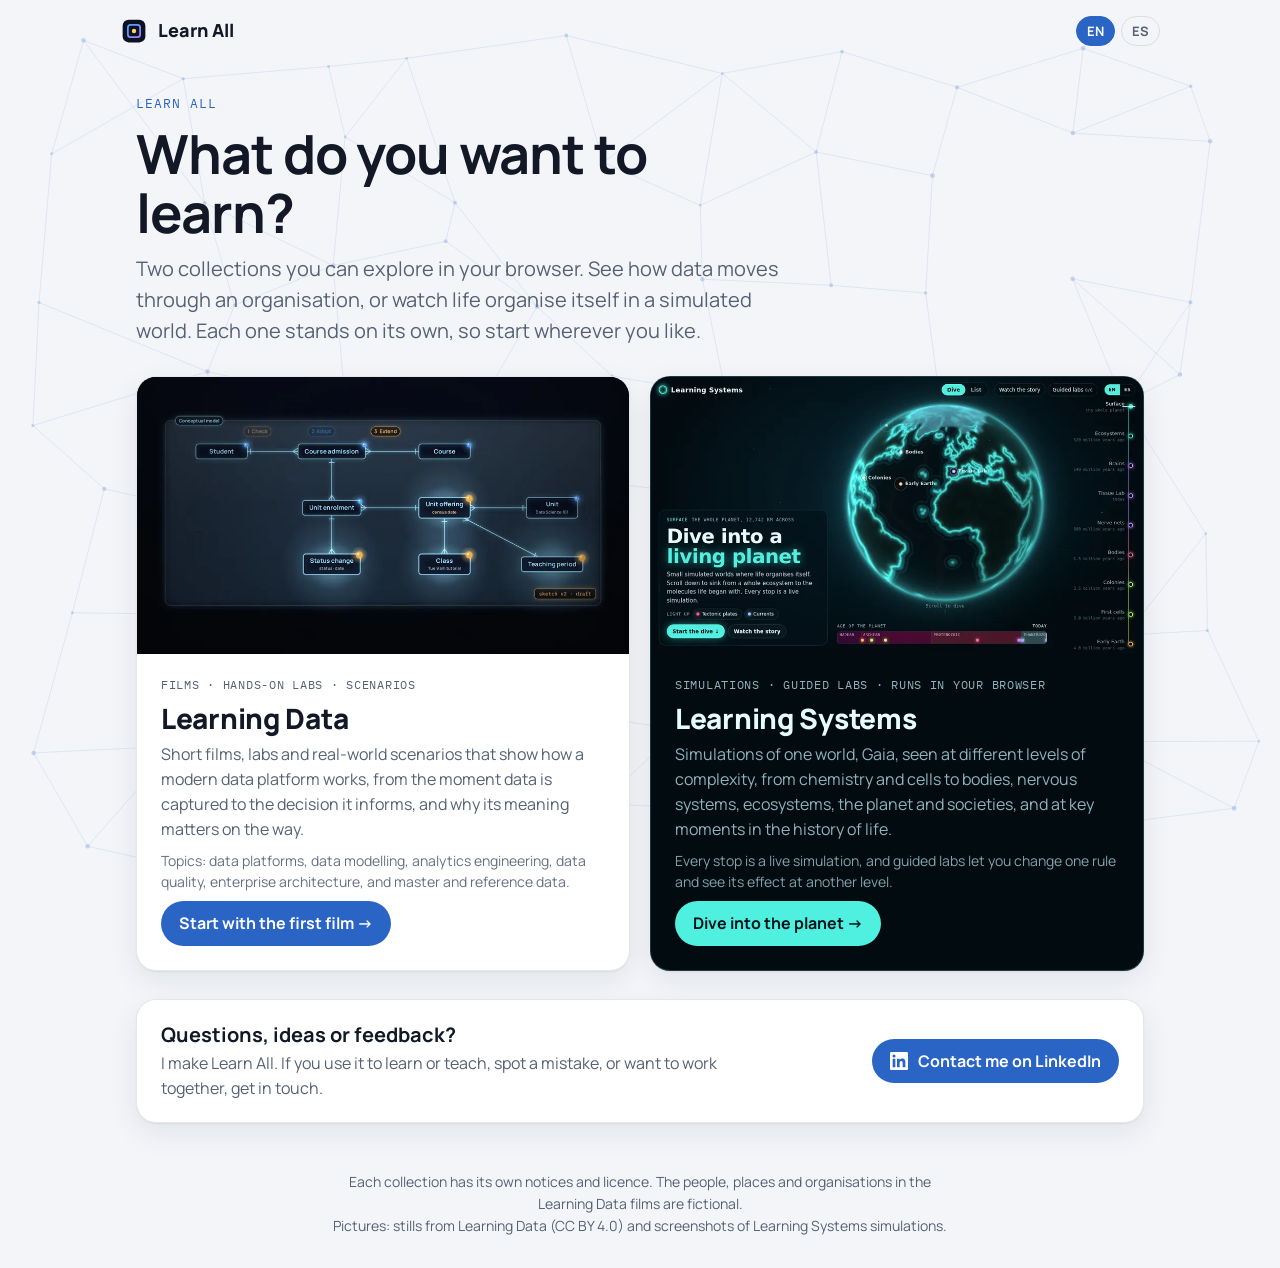
==== commit 9dc58a78: "Add contact section linking to LinkedIn profile (EN + ES) Co-authored-by: roanboc <21253119+roanboc@" ====
--- a/site/index.html
+++ b/site/index.html
@@ -55,6 +55,13 @@
 </div>
 </article>
 </nav>
+<section class="contact" aria-labelledby="contact-title">
+<div>
+<h2 id="contact-title">Questions, ideas or feedback?</h2>
+<p>I make Learn All. If you use it to learn or teach, spot a mistake, or want to work together, get in touch.</p>
+</div>
+<a class="contact-go" href="https://au.linkedin.com/in/roanboc" rel="noopener" target="_blank"><svg class="contact-icon" viewBox="0 0 24 24" width="18" height="18" aria-hidden="true" focusable="false"><path fill="currentColor" d="M20.45 20.45h-3.56v-5.57c0-1.33-.02-3.04-1.85-3.04-1.85 0-2.14 1.45-2.14 2.94v5.67H9.35V9h3.41v1.56h.05c.48-.9 1.64-1.85 3.37-1.85 3.6 0 4.27 2.37 4.27 5.46v6.28zM5.34 7.43a2.06 2.06 0 1 1 0-4.13 2.06 2.06 0 0 1 0 4.13zM7.12 20.45H3.56V9h3.56v11.45zM22.22 0H1.77C.79 0 0 .77 0 1.73v20.54C0 23.23.79 24 1.77 24h20.45c.98 0 1.78-.77 1.78-1.73V1.73C24 .77 23.2 0 22.22 0z"/></svg><span>Contact me on LinkedIn</span><span class="sr">(opens in a new tab)</span></a>
+</section>
 </main>
 <footer>
 <p>Each collection has its own notices and licence. The people, places and organisations in the Learning Data films are fictional.</p>
--- a/site/assets/portal.css
+++ b/site/assets/portal.css
@@ -34,7 +34,7 @@
 h1:focus{outline:none}
 .lead{margin:0;max-width:56ch;font-size:clamp(17px,2vw,20px);color:var(--muted)}
 .paths{display:grid;grid-template-columns:repeat(auto-fit,minmax(min(100%,420px),1fr));gap:20px}
-.path{position:relative;display:flex;flex-direction:column;overflow:hidden;border-radius:20px;border:1px solid var(--line);background:var(--card);box-shadow:var(--shadow);color:var(--fg);transition:transform .2s,box-shadow .2s,border-color .2s}
+.path{position:relative;display:flex;flex-direction:column;border-radius:20px;border:1px solid var(--line);background:var(--card);box-shadow:var(--shadow);color:var(--fg);transition:transform .2s,box-shadow .2s,border-color .2s}
 .path:hover{transform:translateY(-3px);border-color:var(--accent);box-shadow:0 18px 44px rgba(0,0,0,.22)}
 /* The whole card is clickable: the link in the title stretches over it, so screen readers
    hear the series name as the link, not every picture's description. */
@@ -43,7 +43,7 @@
 .name a:focus{outline:none}
 .name a:focus-visible::after{outline:3px solid var(--accent);outline-offset:4px}
 /* Pictures crossfade; portal.js moves .is-on every few seconds. */
-.art{position:relative;display:block;aspect-ratio:16/9;background:var(--stage);overflow:hidden}
+.art{position:relative;display:block;aspect-ratio:16/9;background:var(--stage);overflow:hidden;border-radius:19px 19px 0 0}
 .art img{position:absolute;inset:0;display:block;width:100%;height:100%;object-fit:cover;opacity:0;transition:opacity .9s ease-in-out}
 .art img.is-on{opacity:1}
 .body{display:flex;flex:1;flex-direction:column;align-items:flex-start;gap:8px;padding:22px 24px 24px}
@@ -62,5 +62,14 @@
 @media (prefers-reduced-motion:reduce){.path,.path:hover{transition:none;transform:none}.art img{transition:none}}
 /* The neural network behind the page: faint by design, never in the way. */
 .neural-bg{position:fixed;inset:0;z-index:-1;display:block;width:100%;height:100%;pointer-events:none;opacity:var(--net-opacity);filter:blur(.6px)}
+.contact{display:flex;flex-wrap:wrap;align-items:center;justify-content:space-between;gap:16px 24px;margin-top:28px;padding:22px 24px;border-radius:20px;border:1px solid var(--line);background:var(--card);box-shadow:var(--shadow)}
+.contact div{flex:1 1 320px}
+.contact h2{margin:0 0 4px;font-size:20px;line-height:1.25}
+.contact p{margin:0;color:var(--muted);max-width:60ch}
+.contact-go{display:inline-flex;align-items:center;gap:10px;padding:10px 18px;border-radius:999px;background:var(--accent);color:var(--on-accent);font-weight:700;text-decoration:none;transition:filter .2s}
+.contact-go:hover{filter:brightness(1.1)}
+.contact-go:focus-visible{outline:3px solid var(--accent);outline-offset:4px}
+.contact-icon{flex:none}
+.sr{position:absolute;width:1px;height:1px;overflow:hidden;clip-path:inset(50%);white-space:nowrap}
 footer{padding:8px 16px 32px;text-align:center;font-size:14px;color:var(--muted)}
 footer p{max-width:70ch;margin:0 auto}
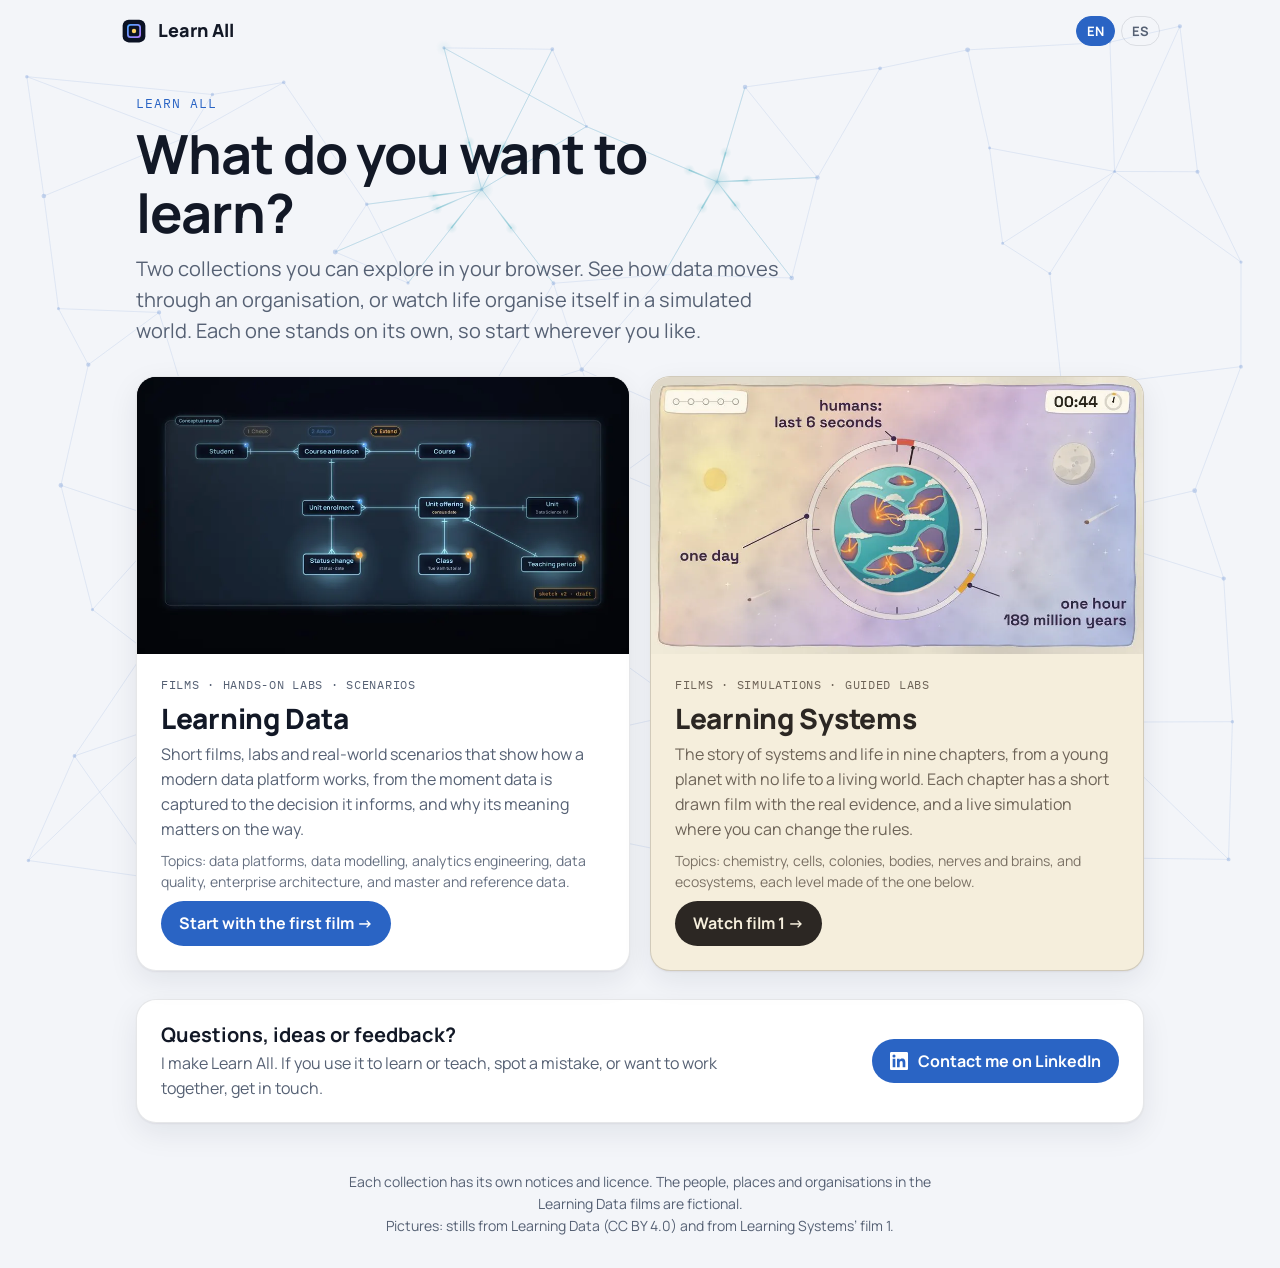
==== commit 2e23b615: "Learning Systems card in film 1's look Paper and ink instead of the dark glowing sea, three stills f" ====
--- a/site/index.html
+++ b/site/index.html
@@ -4,7 +4,7 @@
 <meta charset="utf-8">
 <meta name="viewport" content="width=device-width, initial-scale=1, viewport-fit=cover">
 <title>Learn All · Choose a learning path</title>
-<meta name="description" content="Two collections you can explore in your browser. Learning Data: short films, labs and scenarios on how a data platform works. Learning Systems: simulations of one living world, Gaia, from chemistry and cells to brains, ecosystems and societies.">
+<meta name="description" content="Two collections you can explore in your browser. Learning Data: short films, labs and scenarios on how a data platform works. Learning Systems: the story of systems and life in nine chapters, each with a drawn film and a live simulation.">
 <meta property="og:title" content="Learn All"><meta property="og:description" content="What do you want to learn? Choose Learning Data or Learning Systems.">
 <link rel="alternate" hreflang="en" href="https://learn-all.org/"><link rel="alternate" hreflang="es" href="https://learn-all.org/es/">
 <link rel="icon" href="assets/favicon.svg" type="image/svg+xml">
@@ -42,16 +42,16 @@
 </article>
 <article class="path systems">
 <div class="art" role="group" aria-label="Pictures from Learning Systems" data-rotate>
-<img class="is-on" src="assets/img/systems/planet.webp" alt="The Learning Systems home page: a glowing living planet, labelled with the systems you can dive into, such as Colonies, Bodies, Tissue Lab and Brains." width="960" height="540" decoding="async">
-<img src="assets/img/systems/early-earth-water.webp" alt="World Viewer, Early Earth, water up close: coloured molecules drifting in a teal sea before life began." width="960" height="540" decoding="async" loading="lazy">
-<img src="assets/img/systems/tissue-lab.webp" alt="Tissue Lab: three dishes of brain tissue where neurons wire themselves together with coloured connections." width="960" height="540" decoding="async" loading="lazy">
+<img class="is-on" src="assets/img/systems/act-0-1-one-day.webp" alt="From film 1: the young Earth inside a ring marked like a clock, all of Earth’s history as one day, with humans in the last 6 seconds." width="960" height="540" decoding="async">
+<img src="assets/img/systems/act-4-2-clumps-of-eight.webp" alt="From film 1: algae alone in a flask, then, after a hunter is added, the algae form clumps of eight (an experiment from 1998)." width="960" height="540" decoding="async" loading="lazy">
+<img src="assets/img/systems/act-7-4-a-fish-that-walks.webp" alt="From film 1: a living fish on a mudflat, using its fins as crutches." width="960" height="540" decoding="async" loading="lazy">
 </div>
 <div class="body">
-<p class="tag">Simulations · Guided labs · Runs in your browser</p>
+<p class="tag">Films · Simulations · Guided labs</p>
 <h2 class="name"><a href="https://systems.learn-all.org/">Learning Systems</a></h2>
-<p class="desc">Simulations of one world, Gaia, seen at different levels of complexity, from chemistry and cells to bodies, nervous systems, ecosystems, the planet and societies, and at key moments in the history of life.</p>
-<p class="meta">Every stop is a live simulation, and guided labs let you change one rule and see its effect at another level.</p>
-<span class="go" aria-hidden="true">Dive into the planet →</span>
+<p class="desc">The story of systems and life in nine chapters, from a young planet with no life to a living world. Each chapter has a short drawn film with the real evidence, and a live simulation where you can change the rules.</p>
+<p class="meta">Topics: chemistry, cells, colonies, bodies, nerves and brains, and ecosystems, each level made of the one below.</p>
+<span class="go" aria-hidden="true">Watch film 1 →</span>
 </div>
 </article>
 </nav>
@@ -65,7 +65,7 @@
 </main>
 <footer>
 <p>Each collection has its own notices and licence. The people, places and organisations in the Learning Data films are fictional.</p>
-<p>Pictures: stills from Learning Data (CC BY 4.0) and screenshots of Learning Systems simulations.</p>
+<p>Pictures: stills from Learning Data (CC BY 4.0) and from Learning Systems’ film 1.</p>
 </footer>
 <script src="assets/portal.js" defer></script>
 </body>
--- a/site/assets/portal.css
+++ b/site/assets/portal.css
@@ -1,5 +1,5 @@
 /* Colours come from the two series: Learning Data's blue on light or dark panels,
-   and Learning Systems' deep sea with a teal glow. Dark mode follows the visitor's
+   and Learning Systems' paper and ink from film 1. Dark mode follows the visitor's
    device setting, and a data-theme="dark" or "light" attribute on <html> overrides it. */
 :root{--bg:#f3f5f9;--fg:#121826;--muted:#566174;--card:#fff;--line:rgba(15,25,45,.1);--accent:#2a64c4;--on-accent:#fff;--stage:#070b17;
   --net:42 100 196;--net-fire:14 150 168;--net-opacity:.5;
@@ -53,12 +53,13 @@
 .desc{font-size:16px;color:var(--muted)}
 .meta{font-size:14px;color:var(--muted);opacity:.9}
 .go{display:inline-flex;margin-top:auto;padding:10px 18px;border-radius:999px;background:var(--accent);color:var(--on-accent);font-weight:700}
-.systems{background:#020b10;color:#e6fbff;border-color:rgba(120,230,240,.22)}
-.systems .art{background:#020b10}
-.systems .tag,.systems .desc,.systems .meta{color:#8fb3bd}
-.systems .go{background:#4ff0e0;color:#02131a}
-.systems:hover{border-color:#4ff0e0}
-.systems .name a:focus-visible::after{outline-color:#4ff0e0}
+/* Learning Systems wears film 1's light field-notebook look: paper, ink and the film's teal. */
+.systems{background:#f5eedc;color:#2c2723;border-color:rgba(44,39,35,.18)}
+.systems .art{background:#fbf7ea}
+.systems .tag,.systems .desc,.systems .meta{color:#6e6458}
+.systems .go{background:#2c2723;color:#f5eedc}
+.systems:hover{border-color:#3597a2}
+.systems .name a:focus-visible::after{outline-color:#3597a2}
 @media (prefers-reduced-motion:reduce){.path,.path:hover{transition:none;transform:none}.art img{transition:none}}
 /* The neural network behind the page: faint by design, never in the way. */
 .neural-bg{position:fixed;inset:0;z-index:-1;display:block;width:100%;height:100%;pointer-events:none;opacity:var(--net-opacity);filter:blur(.6px)}
